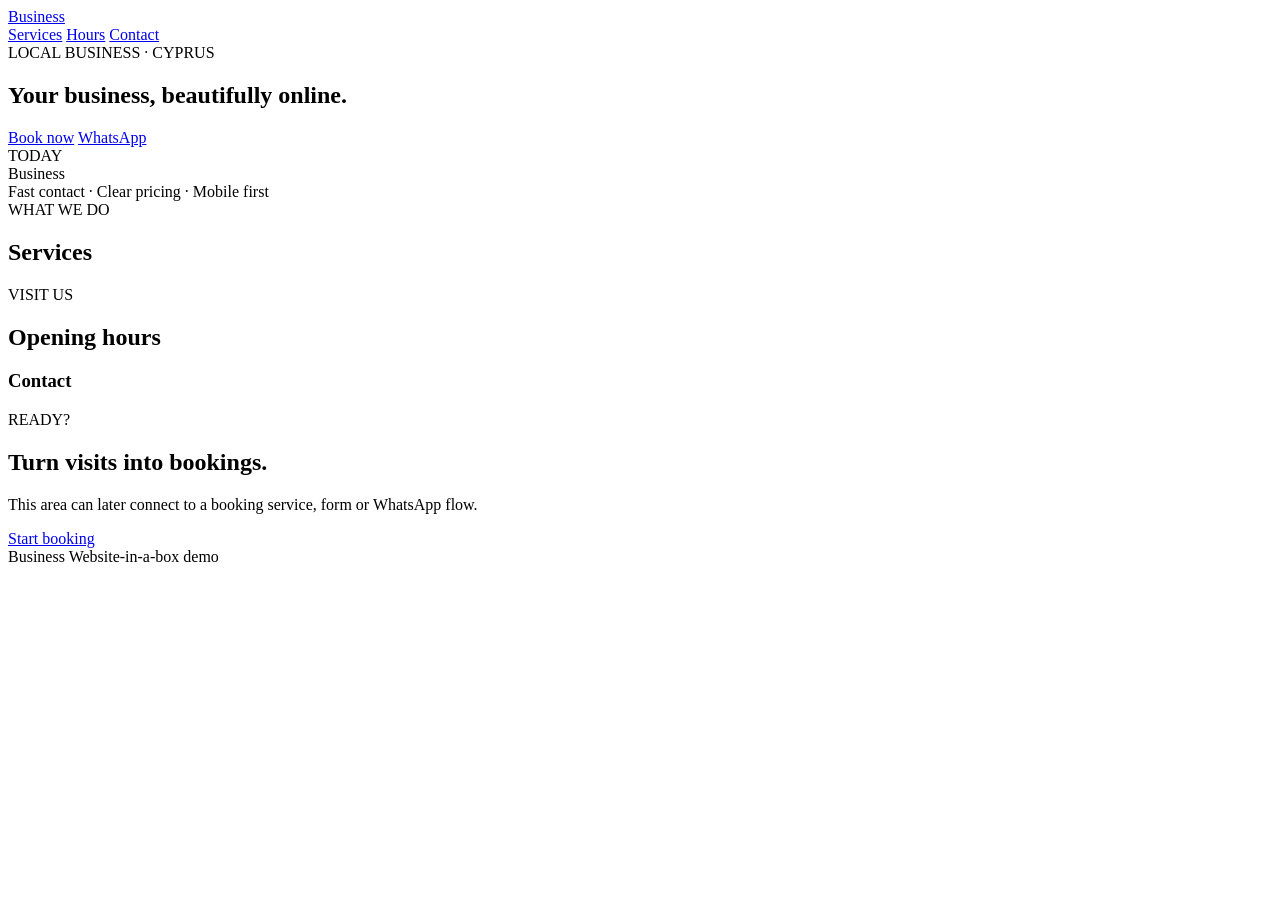
==== website-box-template/index.html @ e90cb830 "Add reusable website template markup" ====
<!doctype html>
<html lang="en">
<head>
  <meta charset="utf-8" />
  <meta name="viewport" content="width=device-width,initial-scale=1" />
  <meta name="theme-color" content="#111111" />
  <title>Business Website</title>
  <meta name="description" content="Professional local business website" />
  <link rel="stylesheet" href="styles.css" />
</head>
<body>
  <header class="topbar">
    <a class="brand" href="#home" id="brandName">Business</a>
    <nav>
      <a href="#services">Services</a>
      <a href="#hours">Hours</a>
      <a href="#contact">Contact</a>
    </nav>
  </header>

  <main>
    <section class="hero" id="home">
      <div class="hero-copy">
        <span class="eyebrow">LOCAL BUSINESS · CYPRUS</span>
        <h1 id="heroTitle">Your business, beautifully online.</h1>
        <p id="heroDescription"></p>
        <div class="actions">
          <a class="button primary" id="bookButton" href="#booking">Book now</a>
          <a class="button secondary" id="whatsappButton" href="#">WhatsApp</a>
        </div>
      </div>
      <div class="hero-card">
        <div class="hero-card-label">TODAY</div>
        <div class="hero-card-title" id="cardBusinessName">Business</div>
        <div class="hero-card-text">Fast contact · Clear pricing · Mobile first</div>
      </div>
    </section>

    <section class="section" id="services">
      <div class="section-heading">
        <span>WHAT WE DO</span>
        <h2>Services</h2>
      </div>
      <div class="service-grid" id="serviceGrid"></div>
    </section>

    <section class="split section" id="hours">
      <div>
        <div class="section-heading">
          <span>VISIT US</span>
          <h2>Opening hours</h2>
        </div>
        <div id="hoursList" class="hours-list"></div>
      </div>
      <div class="contact-card" id="contact">
        <h3>Contact</h3>
        <a id="phoneLink" href="#"></a>
        <a id="emailLink" href="#"></a>
        <a id="mapLink" href="#" target="_blank" rel="noopener"></a>
      </div>
    </section>

    <section class="booking" id="booking">
      <span>READY?</span>
      <h2>Turn visits into bookings.</h2>
      <p>This area can later connect to a booking service, form or WhatsApp flow.</p>
      <a class="button primary" id="bookingCta" href="#">Start booking</a>
    </section>
  </main>

  <footer>
    <span id="footerBusinessName">Business</span>
    <span>Website-in-a-box demo</span>
  </footer>

  <script src="config.js"></script>
  <script src="script.js"></script>
</body>
</html>
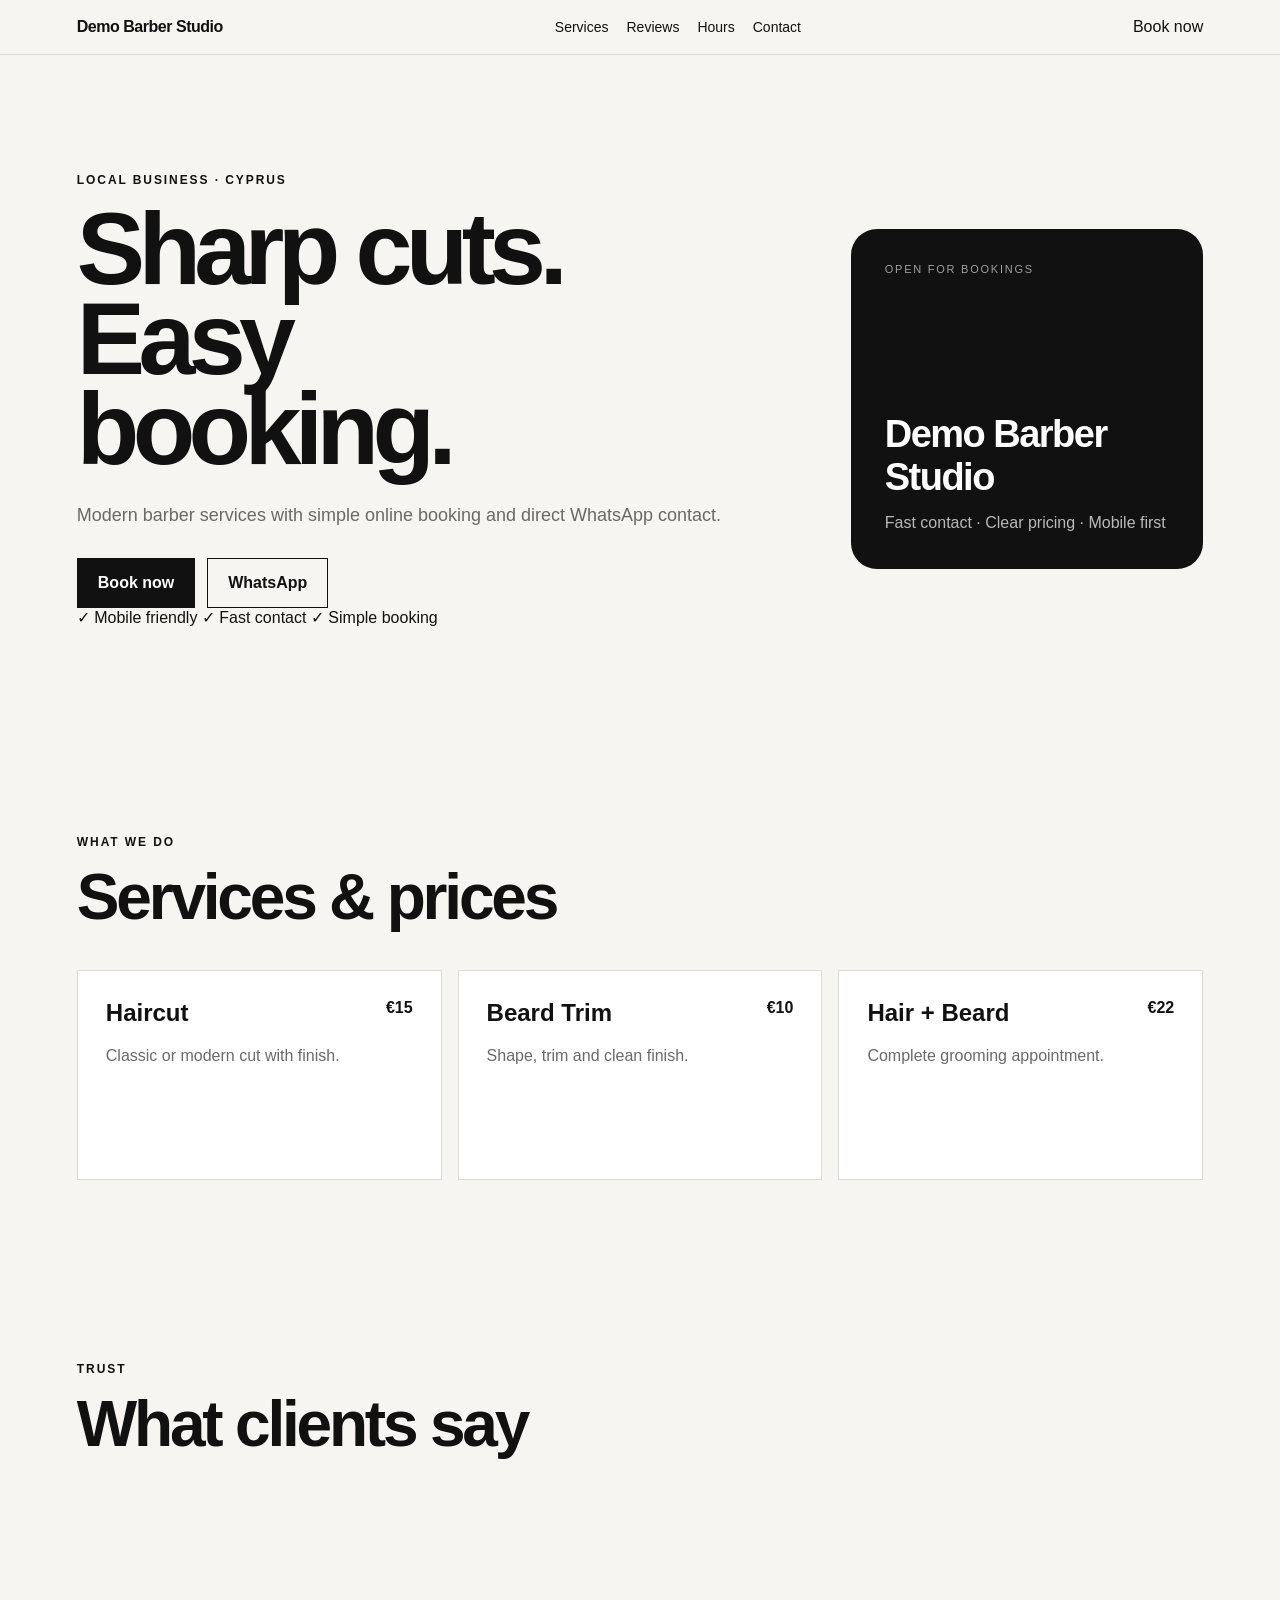
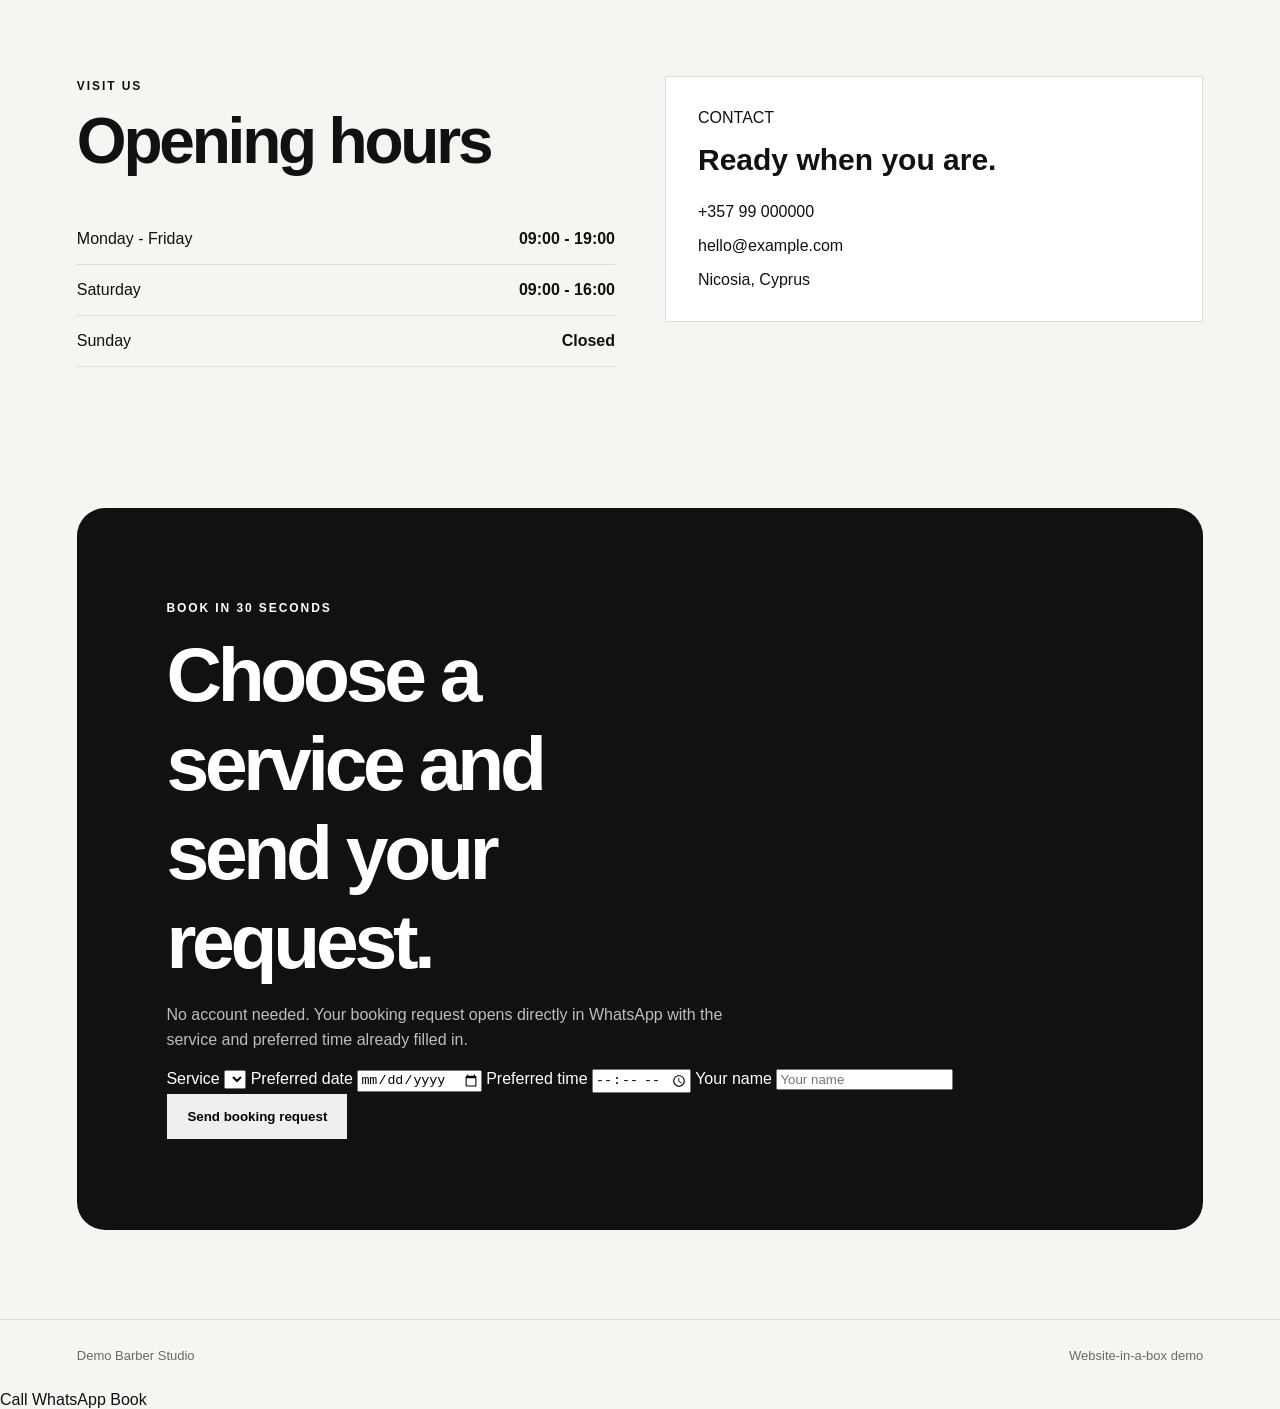
==== commit 97edcfcc: "Upgrade Website-in-a-box layout and booking flow" ====
--- a/website-box-template/index.html
+++ b/website-box-template/index.html
@@ -13,9 +13,11 @@
     <a class="brand" href="#home" id="brandName">Business</a>
     <nav>
       <a href="#services">Services</a>
+      <a href="#reviews">Reviews</a>
       <a href="#hours">Hours</a>
       <a href="#contact">Contact</a>
     </nav>
+    <a class="mini-cta" href="#booking">Book now</a>
   </header>
 
   <main>
@@ -28,20 +30,33 @@
           <a class="button primary" id="bookButton" href="#booking">Book now</a>
           <a class="button secondary" id="whatsappButton" href="#">WhatsApp</a>
         </div>
+        <div class="trust-row">
+          <span>✓ Mobile friendly</span>
+          <span>✓ Fast contact</span>
+          <span>✓ Simple booking</span>
+        </div>
       </div>
       <div class="hero-card">
-        <div class="hero-card-label">TODAY</div>
+        <div class="hero-card-label">OPEN FOR BOOKINGS</div>
         <div class="hero-card-title" id="cardBusinessName">Business</div>
-        <div class="hero-card-text">Fast contact · Clear pricing · Mobile first</div>
+        <div class="hero-card-text" id="cardTagline">Fast contact · Clear pricing · Mobile first</div>
       </div>
     </section>
 
     <section class="section" id="services">
       <div class="section-heading">
         <span>WHAT WE DO</span>
-        <h2>Services</h2>
+        <h2>Services & prices</h2>
       </div>
       <div class="service-grid" id="serviceGrid"></div>
+    </section>
+
+    <section class="section reviews" id="reviews">
+      <div class="section-heading">
+        <span>TRUST</span>
+        <h2>What clients say</h2>
+      </div>
+      <div class="review-grid" id="reviewGrid"></div>
     </section>
 
     <section class="split section" id="hours">
@@ -53,7 +68,8 @@
         <div id="hoursList" class="hours-list"></div>
       </div>
       <div class="contact-card" id="contact">
-        <h3>Contact</h3>
+        <span class="contact-kicker">CONTACT</span>
+        <h3>Ready when you are.</h3>
         <a id="phoneLink" href="#"></a>
         <a id="emailLink" href="#"></a>
         <a id="mapLink" href="#" target="_blank" rel="noopener"></a>
@@ -61,10 +77,28 @@
     </section>
 
     <section class="booking" id="booking">
-      <span>READY?</span>
-      <h2>Turn visits into bookings.</h2>
-      <p>This area can later connect to a booking service, form or WhatsApp flow.</p>
-      <a class="button primary" id="bookingCta" href="#">Start booking</a>
+      <span>BOOK IN 30 SECONDS</span>
+      <h2>Choose a service and send your request.</h2>
+      <p>No account needed. Your booking request opens directly in WhatsApp with the service and preferred time already filled in.</p>
+      <form id="bookingForm" class="booking-form">
+        <label>
+          Service
+          <select id="bookingService" required></select>
+        </label>
+        <label>
+          Preferred date
+          <input id="bookingDate" type="date" required />
+        </label>
+        <label>
+          Preferred time
+          <input id="bookingTime" type="time" required />
+        </label>
+        <label>
+          Your name
+          <input id="bookingName" type="text" placeholder="Your name" required />
+        </label>
+        <button class="button light" type="submit">Send booking request</button>
+      </form>
     </section>
   </main>
 
@@ -73,6 +107,12 @@
     <span>Website-in-a-box demo</span>
   </footer>
 
+  <div class="mobile-bar">
+    <a id="mobileCall" href="#">Call</a>
+    <a id="mobileWhatsApp" href="#">WhatsApp</a>
+    <a href="#booking">Book</a>
+  </div>
+
   <script src="config.js"></script>
   <script src="script.js"></script>
 </body>
--- a/website-box-template/styles.css
+++ b/website-box-template/styles.css
@@ -0,0 +1 @@
+:root{--bg:#f6f5f1;--ink:#111;--muted:#696969;--card:#fff;--line:#dedbd3;--accent:#111}*{box-sizing:border-box}html{scroll-behavior:smooth}body{margin:0;font-family:Arial,Helvetica,sans-serif;background:var(--bg);color:var(--ink)}a{color:inherit;text-decoration:none}.topbar{position:sticky;top:0;z-index:20;display:flex;justify-content:space-between;align-items:center;padding:18px 6vw;background:rgba(246,245,241,.92);backdrop-filter:blur(10px);border-bottom:1px solid var(--line)}.brand{font-weight:800;letter-spacing:-.03em}.topbar nav{display:flex;gap:18px;font-size:14px}.hero{min-height:76vh;display:grid;grid-template-columns:1.35fr .65fr;gap:42px;align-items:center;padding:9vw 6vw}.eyebrow,.section-heading span,.booking>span{font-size:12px;letter-spacing:.16em;font-weight:800}.hero h1{font-size:clamp(48px,8vw,108px);line-height:.88;letter-spacing:-.065em;margin:16px 0 26px;max-width:9ch}.hero p{font-size:18px;line-height:1.65;color:var(--muted);max-width:650px}.actions{display:flex;gap:12px;flex-wrap:wrap;margin-top:28px}.button{display:inline-flex;align-items:center;justify-content:center;padding:15px 20px;border:1px solid var(--ink);font-weight:700}.button.primary{background:var(--ink);color:#fff}.button.secondary{background:transparent}.hero-card{background:var(--ink);color:#fff;border-radius:26px;padding:34px;min-height:340px;display:flex;flex-direction:column;justify-content:flex-end}.hero-card-label{font-size:11px;letter-spacing:.16em;opacity:.6;margin-bottom:auto}.hero-card-title{font-size:38px;font-weight:800;letter-spacing:-.04em}.hero-card-text{opacity:.7;margin-top:12px;line-height:1.5}.section{padding:7vw 6vw}.section-heading h2{font-size:clamp(38px,5vw,70px);letter-spacing:-.05em;margin:10px 0 36px}.service-grid{display:grid;grid-template-columns:repeat(3,1fr);gap:16px}.service{background:var(--card);border:1px solid var(--line);padding:28px;min-height:210px}.service-top{display:flex;justify-content:space-between;gap:20px}.service h3{font-size:24px;margin:0}.price{font-weight:800}.service p{color:var(--muted);line-height:1.6}.split{display:grid;grid-template-columns:1fr 1fr;gap:50px}.hours-row{display:flex;justify-content:space-between;padding:16px 0;border-bottom:1px solid var(--line)}.contact-card{background:var(--card);border:1px solid var(--line);padding:32px;display:flex;flex-direction:column;gap:16px;align-self:start}.contact-card h3{font-size:30px;margin:0 0 10px}.booking{margin:4vw 6vw 7vw;background:var(--ink);color:#fff;padding:7vw;border-radius:28px}.booking h2{font-size:clamp(42px,6vw,82px);letter-spacing:-.055em;max-width:9ch;margin:14px 0}.booking p{color:#bdbdbd;max-width:600px;line-height:1.6}.booking .primary{background:#fff;color:#111;border-color:#fff;margin-top:15px}footer{display:flex;justify-content:space-between;gap:20px;padding:28px 6vw;border-top:1px solid var(--line);font-size:13px;color:var(--muted)}@media(max-width:800px){.topbar nav{display:none}.hero{grid-template-columns:1fr;padding-top:20vw}.hero-card{min-height:260px}.service-grid,.split{grid-template-columns:1fr}.service{min-height:auto}.section{padding-top:18vw}.booking{padding:12vw 8vw;margin-bottom:10vw}footer{flex-direction:column}.hero h1{font-size:58px}}
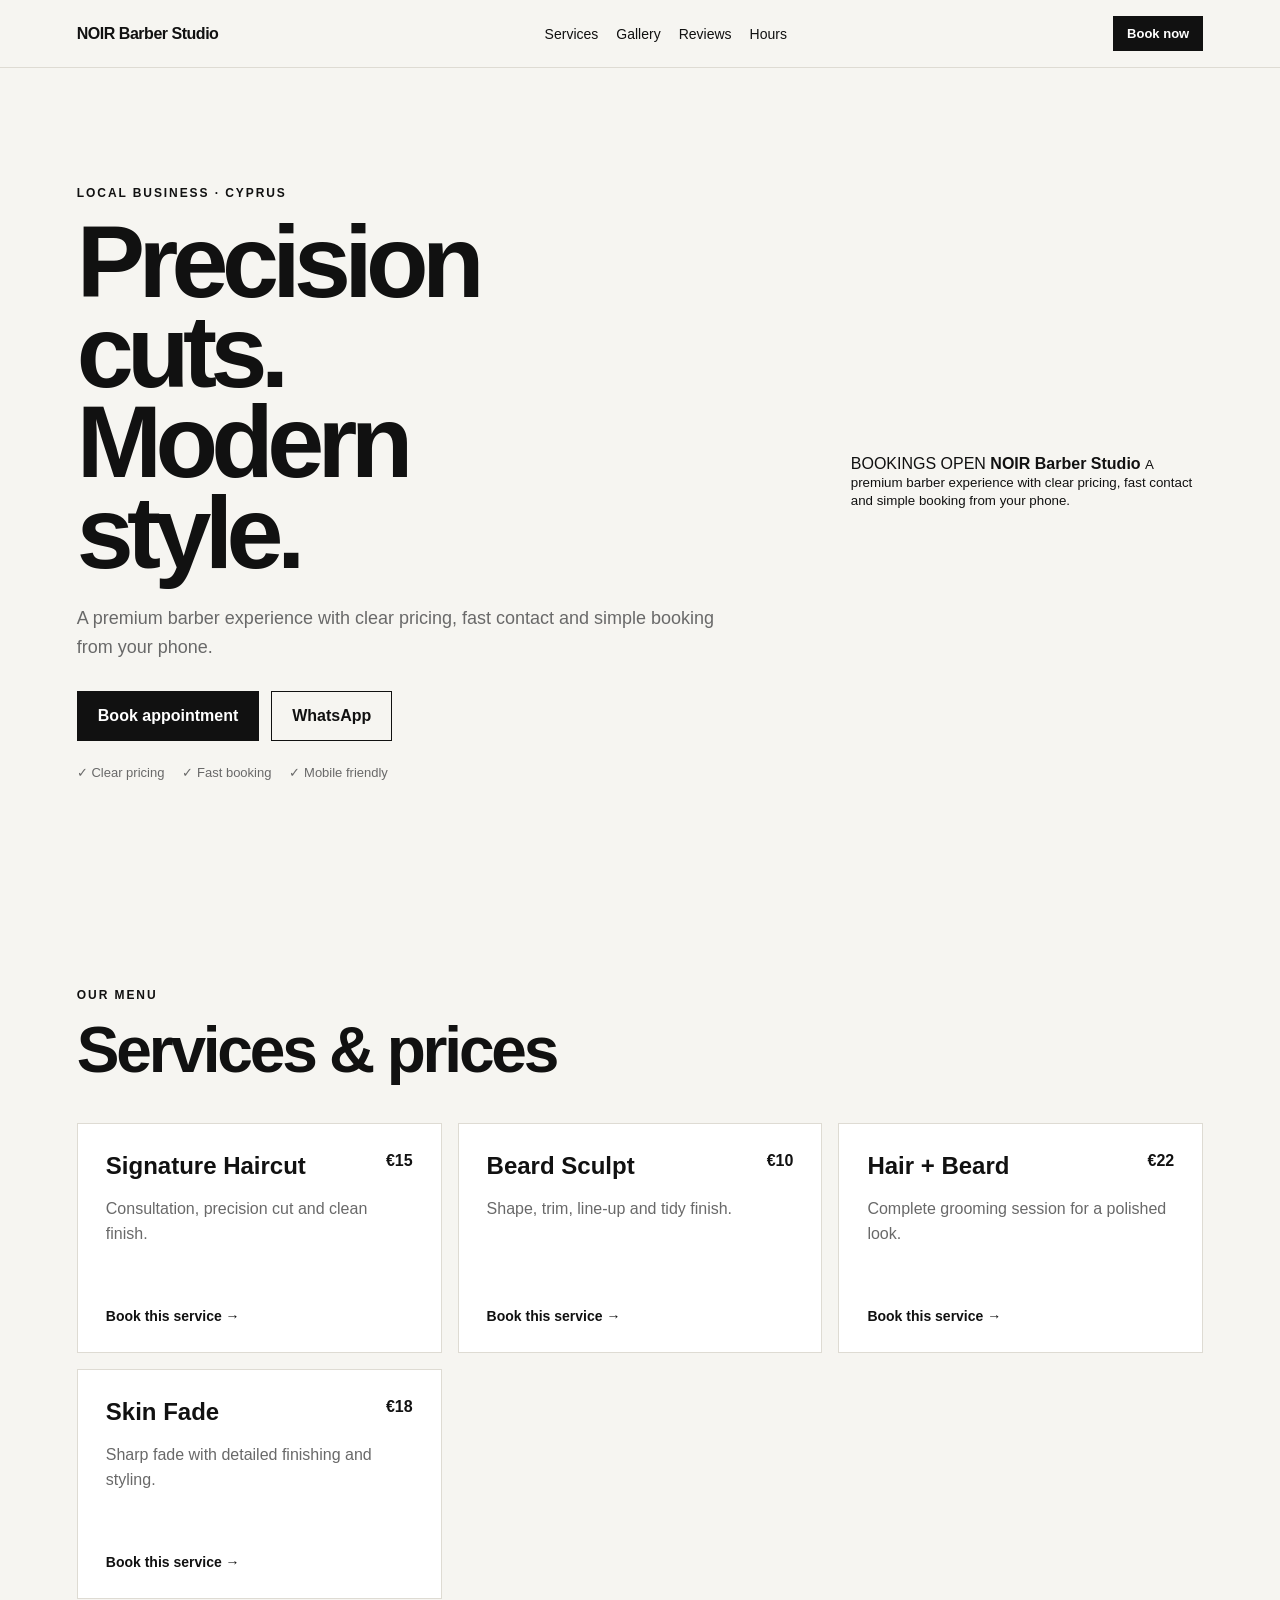
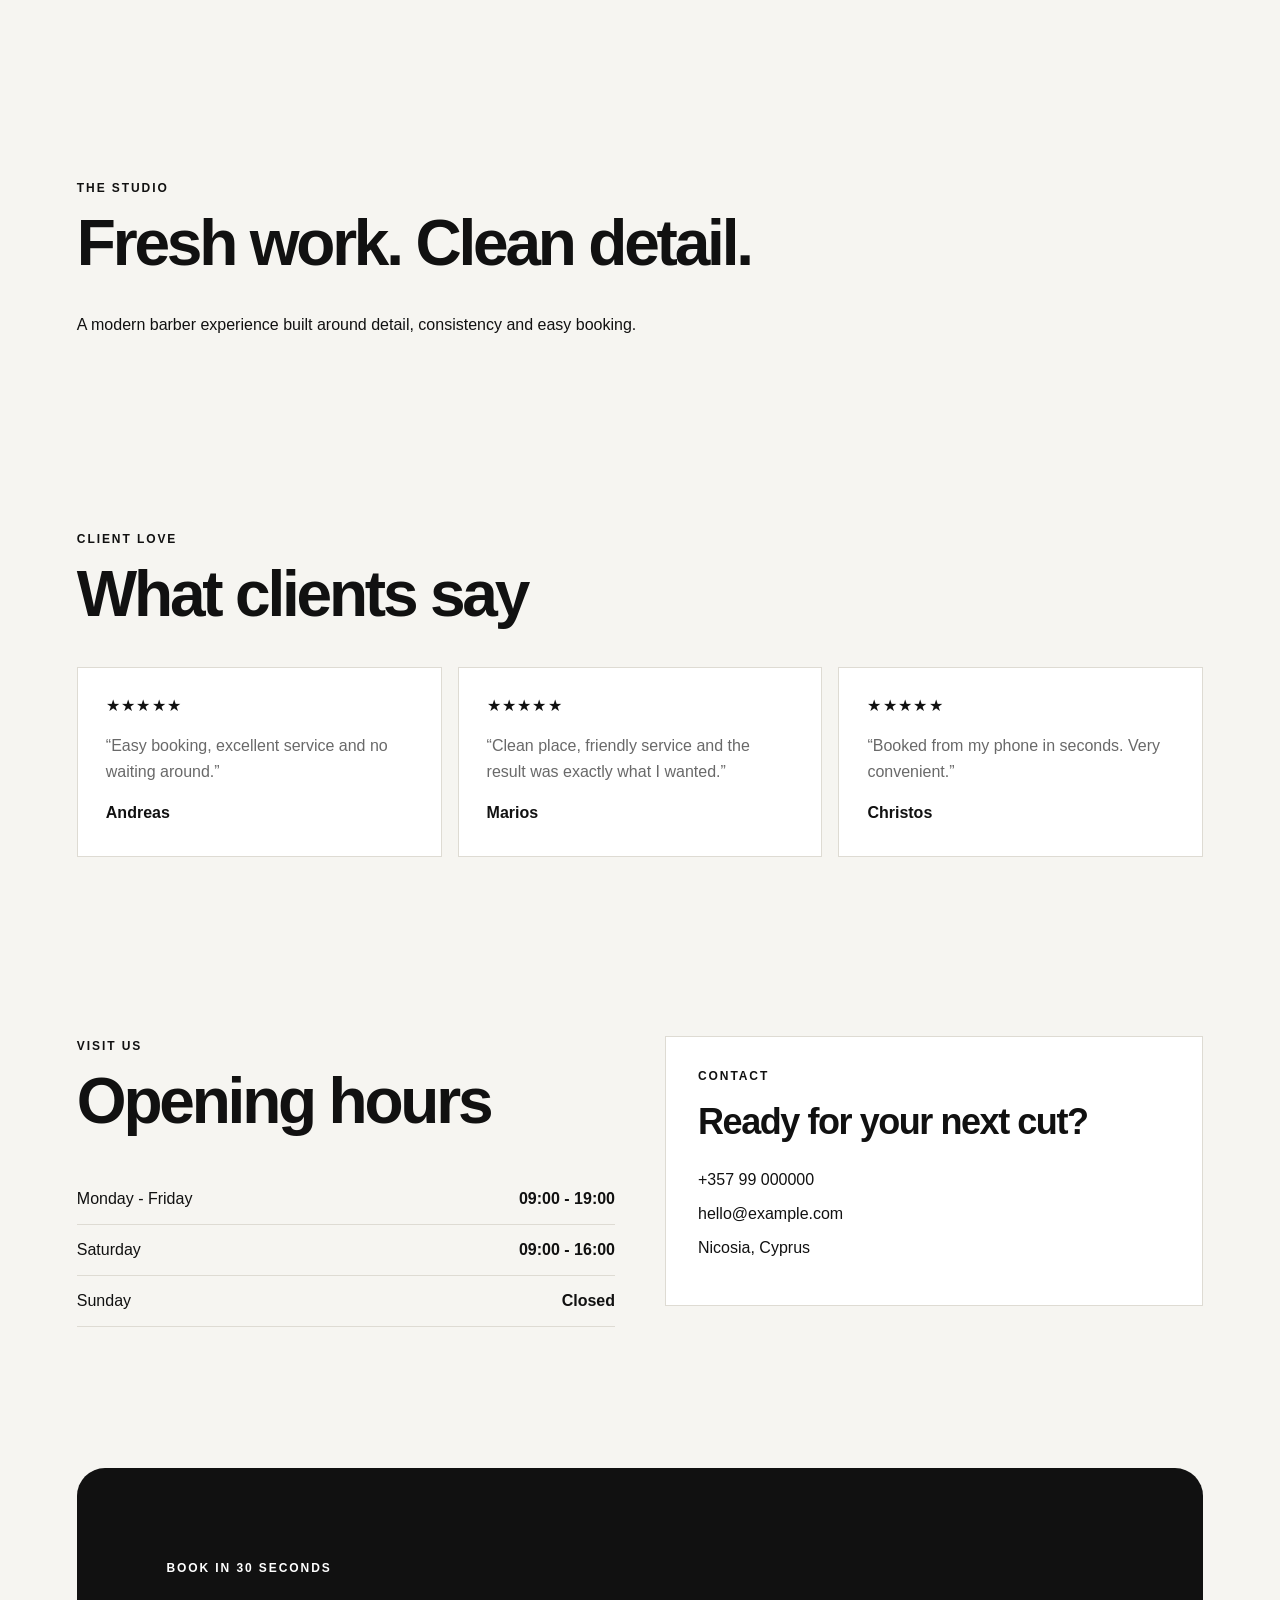
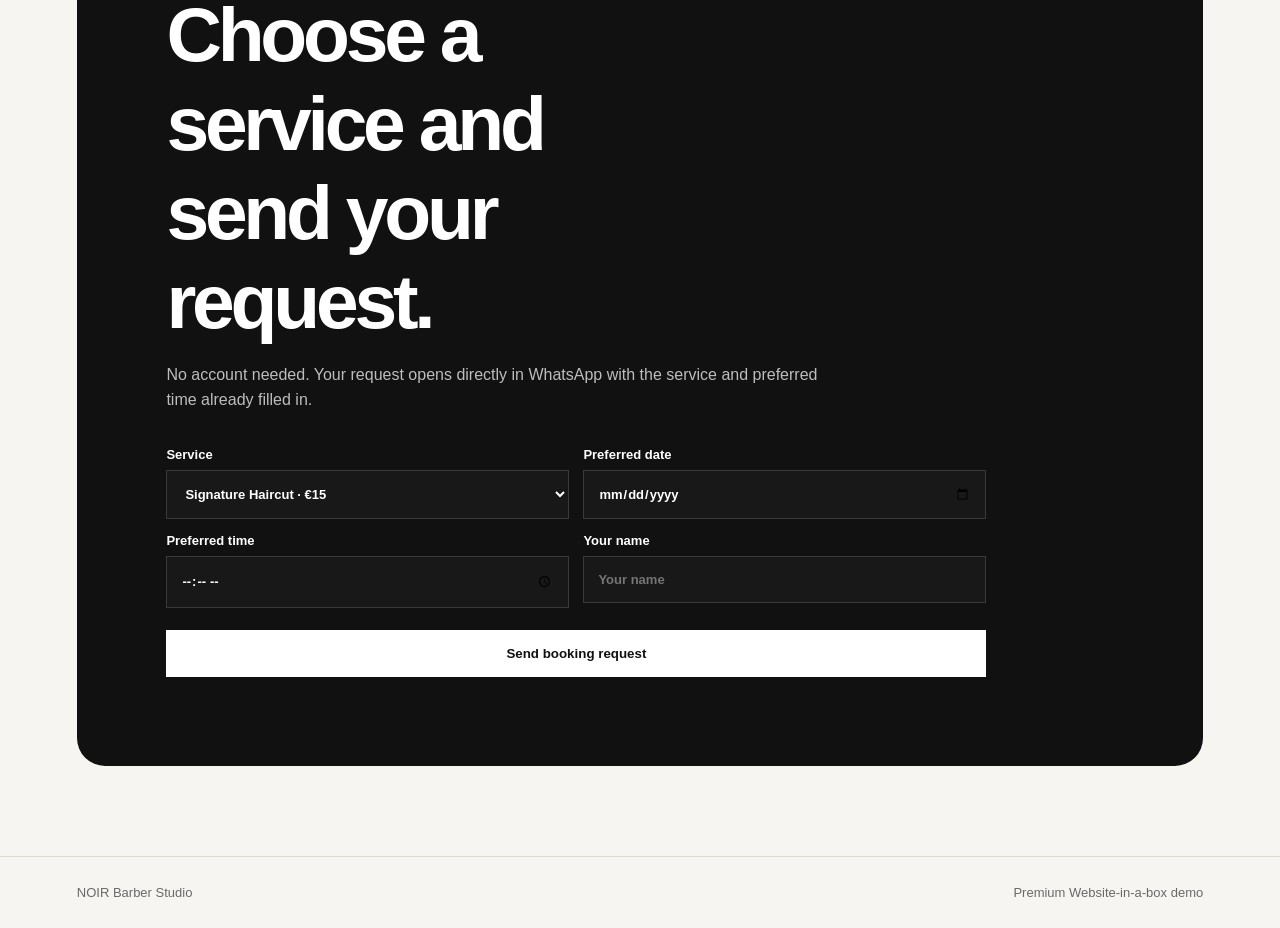
==== commit 7f604c37: "Add premium barber gallery and brand sections" ====
--- a/website-box-template/index.html
+++ b/website-box-template/index.html
@@ -13,9 +13,9 @@
     <a class="brand" href="#home" id="brandName">Business</a>
     <nav>
       <a href="#services">Services</a>
+      <a href="#gallery">Gallery</a>
       <a href="#reviews">Reviews</a>
       <a href="#hours">Hours</a>
-      <a href="#contact">Contact</a>
     </nav>
     <a class="mini-cta" href="#booking">Book now</a>
   </header>
@@ -23,37 +23,53 @@
   <main>
     <section class="hero" id="home">
       <div class="hero-copy">
-        <span class="eyebrow">LOCAL BUSINESS · CYPRUS</span>
+        <span class="eyebrow" id="heroBadge">LOCAL BUSINESS · CYPRUS</span>
         <h1 id="heroTitle">Your business, beautifully online.</h1>
         <p id="heroDescription"></p>
         <div class="actions">
-          <a class="button primary" id="bookButton" href="#booking">Book now</a>
+          <a class="button primary" id="bookButton" href="#booking">Book appointment</a>
           <a class="button secondary" id="whatsappButton" href="#">WhatsApp</a>
         </div>
         <div class="trust-row">
+          <span>✓ Clear pricing</span>
+          <span>✓ Fast booking</span>
           <span>✓ Mobile friendly</span>
-          <span>✓ Fast contact</span>
-          <span>✓ Simple booking</span>
         </div>
       </div>
-      <div class="hero-card">
-        <div class="hero-card-label">OPEN FOR BOOKINGS</div>
-        <div class="hero-card-title" id="cardBusinessName">Business</div>
-        <div class="hero-card-text" id="cardTagline">Fast contact · Clear pricing · Mobile first</div>
+      <div class="hero-visual">
+        <div class="hero-photo" id="heroPhoto"></div>
+        <div class="hero-float-card">
+          <span>BOOKINGS OPEN</span>
+          <strong id="cardBusinessName">Business</strong>
+          <small id="cardTagline"></small>
+        </div>
       </div>
     </section>
 
+    <section class="stats-strip" id="statsStrip"></section>
+
     <section class="section" id="services">
       <div class="section-heading">
-        <span>WHAT WE DO</span>
+        <span>OUR MENU</span>
         <h2>Services & prices</h2>
       </div>
       <div class="service-grid" id="serviceGrid"></div>
     </section>
 
+    <section class="section gallery-section" id="gallery">
+      <div class="section-heading gallery-heading">
+        <div>
+          <span>THE STUDIO</span>
+          <h2>Fresh work. Clean detail.</h2>
+        </div>
+        <p id="galleryNote">A modern barber experience built around detail, consistency and easy booking.</p>
+      </div>
+      <div class="gallery-grid" id="galleryGrid"></div>
+    </section>
+
     <section class="section reviews" id="reviews">
       <div class="section-heading">
-        <span>TRUST</span>
+        <span>CLIENT LOVE</span>
         <h2>What clients say</h2>
       </div>
       <div class="review-grid" id="reviewGrid"></div>
@@ -69,17 +85,18 @@
       </div>
       <div class="contact-card" id="contact">
         <span class="contact-kicker">CONTACT</span>
-        <h3>Ready when you are.</h3>
+        <h3>Ready for your next cut?</h3>
         <a id="phoneLink" href="#"></a>
         <a id="emailLink" href="#"></a>
         <a id="mapLink" href="#" target="_blank" rel="noopener"></a>
+        <div class="contact-note" id="contactNote"></div>
       </div>
     </section>
 
     <section class="booking" id="booking">
       <span>BOOK IN 30 SECONDS</span>
       <h2>Choose a service and send your request.</h2>
-      <p>No account needed. Your booking request opens directly in WhatsApp with the service and preferred time already filled in.</p>
+      <p>No account needed. Your request opens directly in WhatsApp with the service and preferred time already filled in.</p>
       <form id="bookingForm" class="booking-form">
         <label>
           Service
@@ -104,7 +121,7 @@
 
   <footer>
     <span id="footerBusinessName">Business</span>
-    <span>Website-in-a-box demo</span>
+    <span>Premium Website-in-a-box demo</span>
   </footer>
 
   <div class="mobile-bar">
--- a/website-box-template/styles.css
+++ b/website-box-template/styles.css
@@ -1 +1 @@
-:root{--bg:#f6f5f1;--ink:#111;--muted:#696969;--card:#fff;--line:#dedbd3;--accent:#111}*{box-sizing:border-box}html{scroll-behavior:smooth}body{margin:0;font-family:Arial,Helvetica,sans-serif;background:var(--bg);color:var(--ink)}a{color:inherit;text-decoration:none}.topbar{position:sticky;top:0;z-index:20;display:flex;justify-content:space-between;align-items:center;padding:18px 6vw;background:rgba(246,245,241,.92);backdrop-filter:blur(10px);border-bottom:1px solid var(--line)}.brand{font-weight:800;letter-spacing:-.03em}.topbar nav{display:flex;gap:18px;font-size:14px}.hero{min-height:76vh;display:grid;grid-template-columns:1.35fr .65fr;gap:42px;align-items:center;padding:9vw 6vw}.eyebrow,.section-heading span,.booking>span{font-size:12px;letter-spacing:.16em;font-weight:800}.hero h1{font-size:clamp(48px,8vw,108px);line-height:.88;letter-spacing:-.065em;margin:16px 0 26px;max-width:9ch}.hero p{font-size:18px;line-height:1.65;color:var(--muted);max-width:650px}.actions{display:flex;gap:12px;flex-wrap:wrap;margin-top:28px}.button{display:inline-flex;align-items:center;justify-content:center;padding:15px 20px;border:1px solid var(--ink);font-weight:700}.button.primary{background:var(--ink);color:#fff}.button.secondary{background:transparent}.hero-card{background:var(--ink);color:#fff;border-radius:26px;padding:34px;min-height:340px;display:flex;flex-direction:column;justify-content:flex-end}.hero-card-label{font-size:11px;letter-spacing:.16em;opacity:.6;margin-bottom:auto}.hero-card-title{font-size:38px;font-weight:800;letter-spacing:-.04em}.hero-card-text{opacity:.7;margin-top:12px;line-height:1.5}.section{padding:7vw 6vw}.section-heading h2{font-size:clamp(38px,5vw,70px);letter-spacing:-.05em;margin:10px 0 36px}.service-grid{display:grid;grid-template-columns:repeat(3,1fr);gap:16px}.service{background:var(--card);border:1px solid var(--line);padding:28px;min-height:210px}.service-top{display:flex;justify-content:space-between;gap:20px}.service h3{font-size:24px;margin:0}.price{font-weight:800}.service p{color:var(--muted);line-height:1.6}.split{display:grid;grid-template-columns:1fr 1fr;gap:50px}.hours-row{display:flex;justify-content:space-between;padding:16px 0;border-bottom:1px solid var(--line)}.contact-card{background:var(--card);border:1px solid var(--line);padding:32px;display:flex;flex-direction:column;gap:16px;align-self:start}.contact-card h3{font-size:30px;margin:0 0 10px}.booking{margin:4vw 6vw 7vw;background:var(--ink);color:#fff;padding:7vw;border-radius:28px}.booking h2{font-size:clamp(42px,6vw,82px);letter-spacing:-.055em;max-width:9ch;margin:14px 0}.booking p{color:#bdbdbd;max-width:600px;line-height:1.6}.booking .primary{background:#fff;color:#111;border-color:#fff;margin-top:15px}footer{display:flex;justify-content:space-between;gap:20px;padding:28px 6vw;border-top:1px solid var(--line);font-size:13px;color:var(--muted)}@media(max-width:800px){.topbar nav{display:none}.hero{grid-template-columns:1fr;padding-top:20vw}.hero-card{min-height:260px}.service-grid,.split{grid-template-columns:1fr}.service{min-height:auto}.section{padding-top:18vw}.booking{padding:12vw 8vw;margin-bottom:10vw}footer{flex-direction:column}.hero h1{font-size:58px}}
+:root{--bg:#f6f5f1;--ink:#111;--muted:#696969;--card:#fff;--line:#dedbd3;--accent:#111}*{box-sizing:border-box}html{scroll-behavior:smooth}body{margin:0;font-family:Arial,Helvetica,sans-serif;background:var(--bg);color:var(--ink);padding-bottom:0}a{color:inherit;text-decoration:none}.topbar{position:sticky;top:0;z-index:20;display:flex;justify-content:space-between;align-items:center;padding:16px 6vw;background:rgba(246,245,241,.94);backdrop-filter:blur(10px);border-bottom:1px solid var(--line)}.brand{font-weight:800;letter-spacing:-.03em}.topbar nav{display:flex;gap:18px;font-size:14px}.mini-cta{padding:10px 14px;background:var(--ink);color:#fff;font-size:13px;font-weight:800}.hero{min-height:78vh;display:grid;grid-template-columns:1.35fr .65fr;gap:42px;align-items:center;padding:9vw 6vw}.eyebrow,.section-heading span,.booking>span,.contact-kicker{font-size:12px;letter-spacing:.16em;font-weight:800}.hero h1{font-size:clamp(48px,8vw,108px);line-height:.88;letter-spacing:-.065em;margin:16px 0 26px;max-width:9ch}.hero p{font-size:18px;line-height:1.65;color:var(--muted);max-width:650px}.actions{display:flex;gap:12px;flex-wrap:wrap;margin-top:28px}.button{display:inline-flex;align-items:center;justify-content:center;padding:15px 20px;border:1px solid var(--ink);font-weight:700;cursor:pointer}.button.primary{background:var(--ink);color:#fff}.button.secondary{background:transparent}.button.light{background:#fff;color:#111;border-color:#fff}.trust-row{display:flex;gap:18px;flex-wrap:wrap;margin-top:24px;font-size:13px;color:var(--muted)}.hero-card{background:var(--ink);color:#fff;border-radius:26px;padding:34px;min-height:360px;display:flex;flex-direction:column;justify-content:flex-end;box-shadow:0 22px 60px rgba(0,0,0,.12)}.hero-card-label{font-size:11px;letter-spacing:.16em;opacity:.6;margin-bottom:auto}.hero-card-title{font-size:38px;font-weight:800;letter-spacing:-.04em}.hero-card-text{opacity:.7;margin-top:12px;line-height:1.5}.section{padding:7vw 6vw}.section-heading h2{font-size:clamp(38px,5vw,70px);letter-spacing:-.05em;margin:10px 0 36px}.service-grid,.review-grid{display:grid;grid-template-columns:repeat(3,1fr);gap:16px}.service,.review{background:var(--card);border:1px solid var(--line);padding:28px}.service{min-height:230px;display:flex;flex-direction:column}.service-top{display:flex;justify-content:space-between;gap:20px}.service h3{font-size:24px;margin:0}.price{font-weight:800}.service p,.review p{color:var(--muted);line-height:1.6}.service-link{margin-top:auto;font-weight:800;font-size:14px}.review{min-height:190px}.stars{letter-spacing:.08em;margin-bottom:18px}.review strong{display:block;margin-top:20px}.split{display:grid;grid-template-columns:1fr 1fr;gap:50px}.hours-row{display:flex;justify-content:space-between;padding:16px 0;border-bottom:1px solid var(--line)}.contact-card{background:var(--card);border:1px solid var(--line);padding:32px;display:flex;flex-direction:column;gap:16px;align-self:start}.contact-card h3{font-size:36px;letter-spacing:-.04em;margin:2px 0 12px}.booking{margin:4vw 6vw 7vw;background:var(--ink);color:#fff;padding:7vw;border-radius:28px}.booking h2{font-size:clamp(42px,6vw,82px);letter-spacing:-.055em;max-width:11ch;margin:14px 0}.booking p{color:#bdbdbd;max-width:660px;line-height:1.6}.booking-form{display:grid;grid-template-columns:repeat(2,minmax(0,1fr));gap:14px;max-width:820px;margin-top:34px}.booking-form label{display:flex;flex-direction:column;gap:8px;font-size:13px;font-weight:700}.booking-form input,.booking-form select{width:100%;padding:15px 14px;border:1px solid #3a3a3a;background:#181818;color:#fff;font:inherit;border-radius:0}.booking-form .button{grid-column:1/-1;margin-top:8px}.mobile-bar{display:none}footer{display:flex;justify-content:space-between;gap:20px;padding:28px 6vw;border-top:1px solid var(--line);font-size:13px;color:var(--muted)}@media(max-width:800px){body{padding-bottom:66px}.topbar nav,.mini-cta{display:none}.hero{grid-template-columns:1fr;padding:18vw 5vw 12vw;gap:26px}.hero-card{min-height:240px}.service-grid,.review-grid,.split,.booking-form{grid-template-columns:1fr}.service{min-height:auto}.section{padding:16vw 5vw}.booking{padding:12vw 7vw;margin:5vw 5vw 10vw}.booking h2{font-size:44px}.booking-form .button{grid-column:auto}footer{flex-direction:column;padding-bottom:28px}.hero h1{font-size:58px}.trust-row{gap:10px 16px}.mobile-bar{position:fixed;left:0;right:0;bottom:0;z-index:30;display:grid;grid-template-columns:repeat(3,1fr);background:#111;color:#fff;border-top:1px solid #2b2b2b}.mobile-bar a{padding:16px 8px;text-align:center;font-weight:800;font-size:13px;border-right:1px solid #2b2b2b}.mobile-bar a:last-child{border-right:0}}
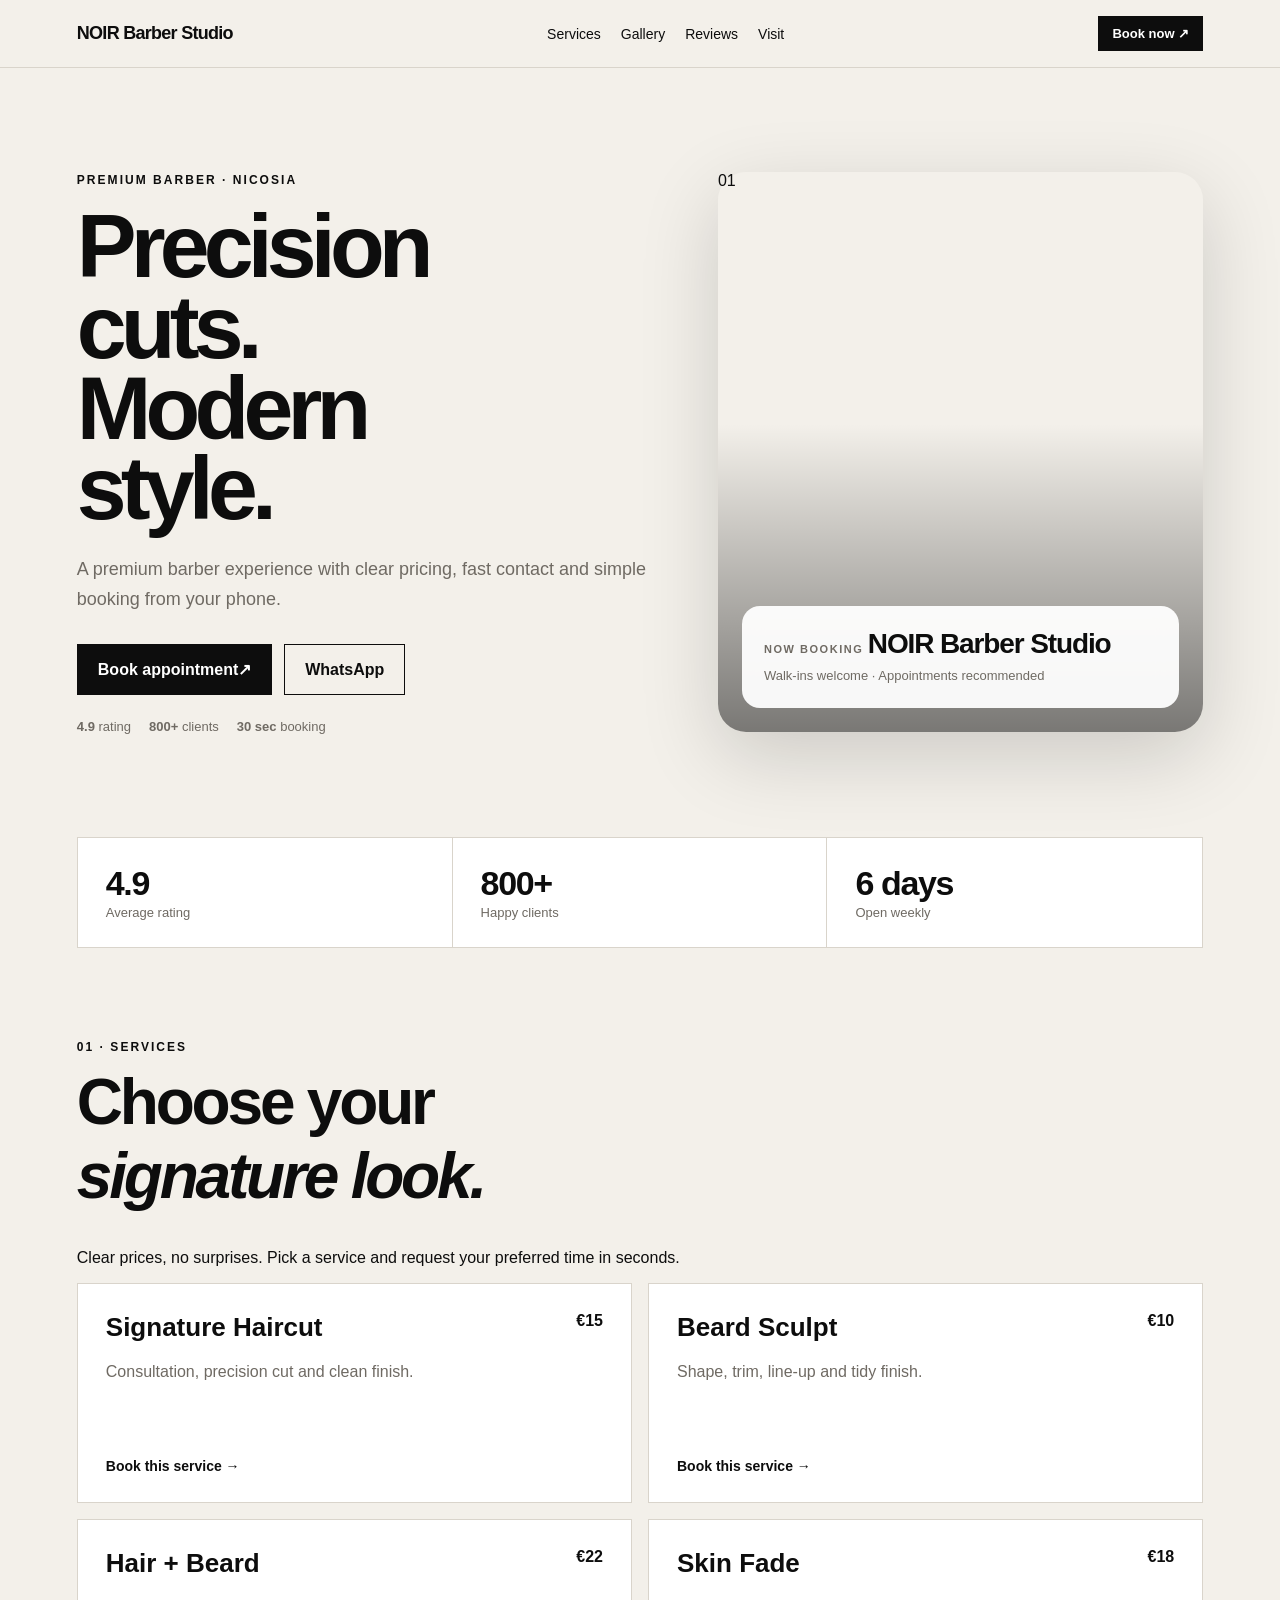
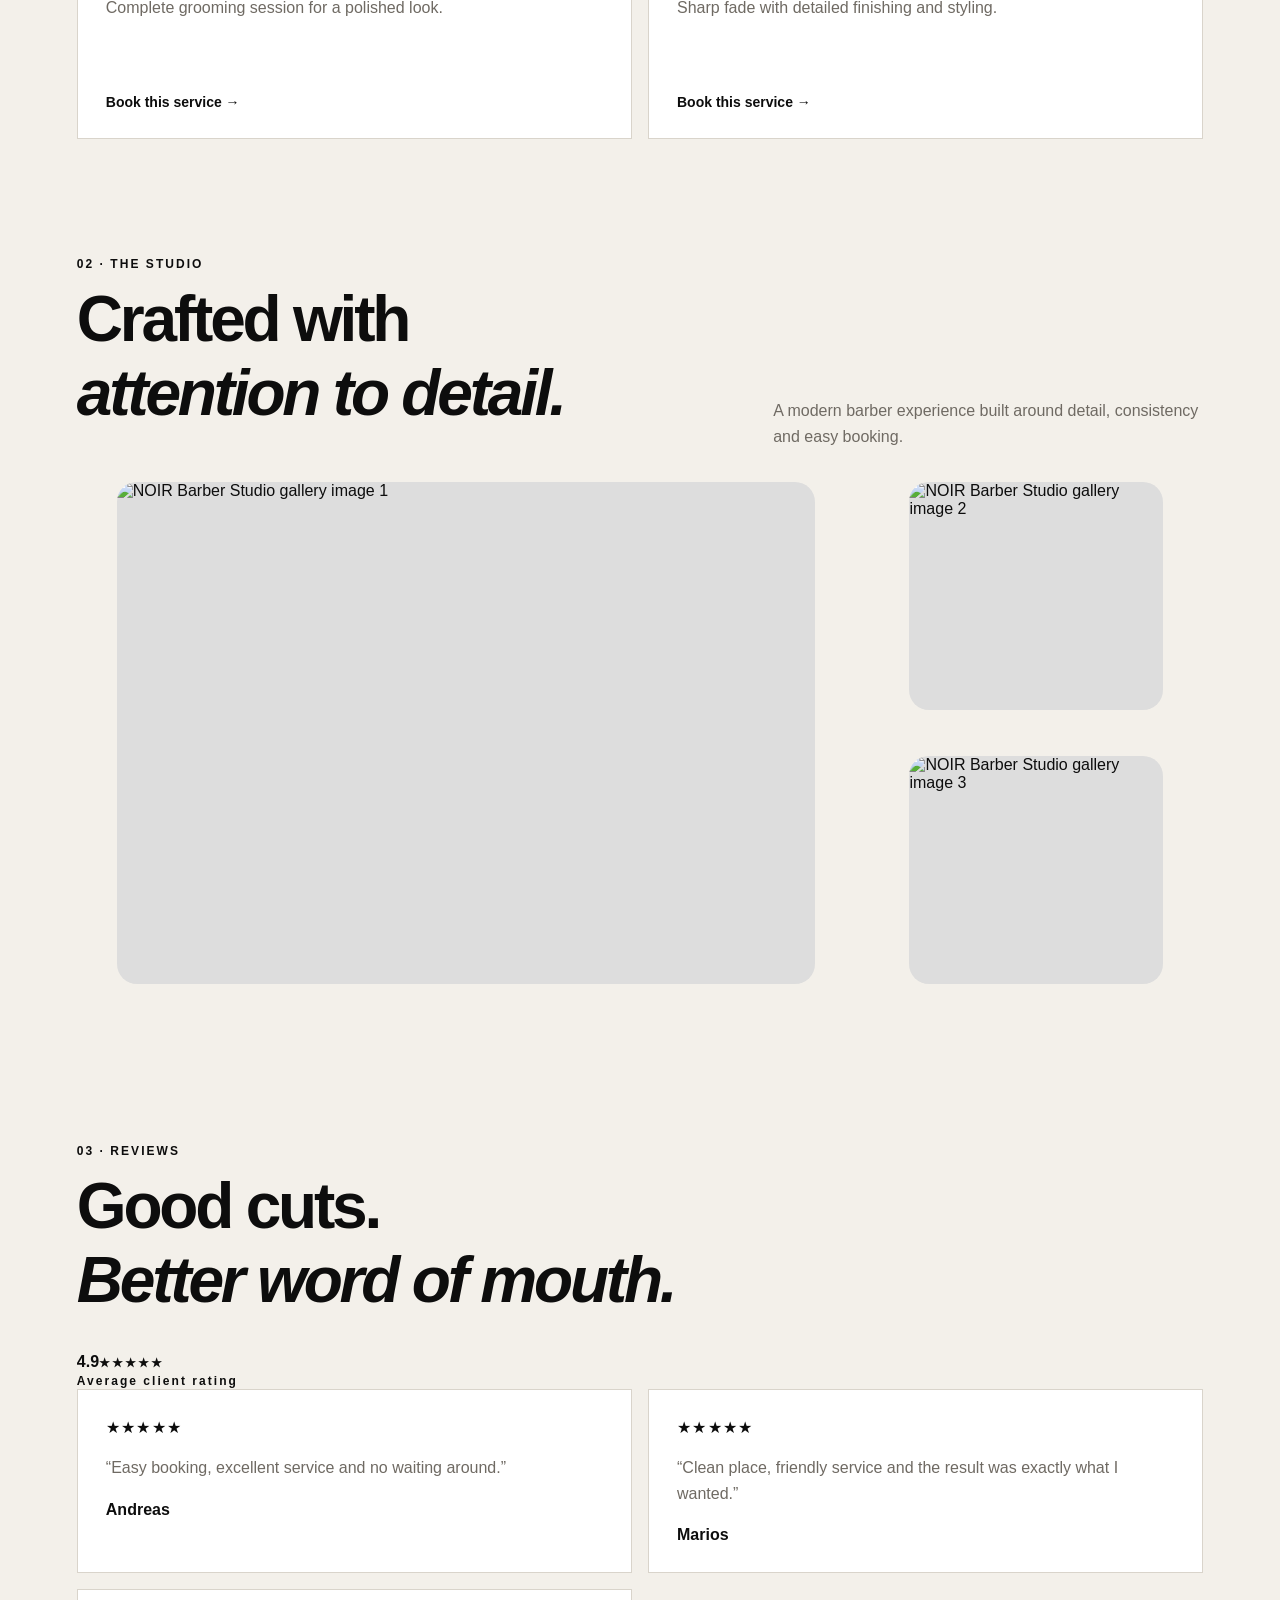
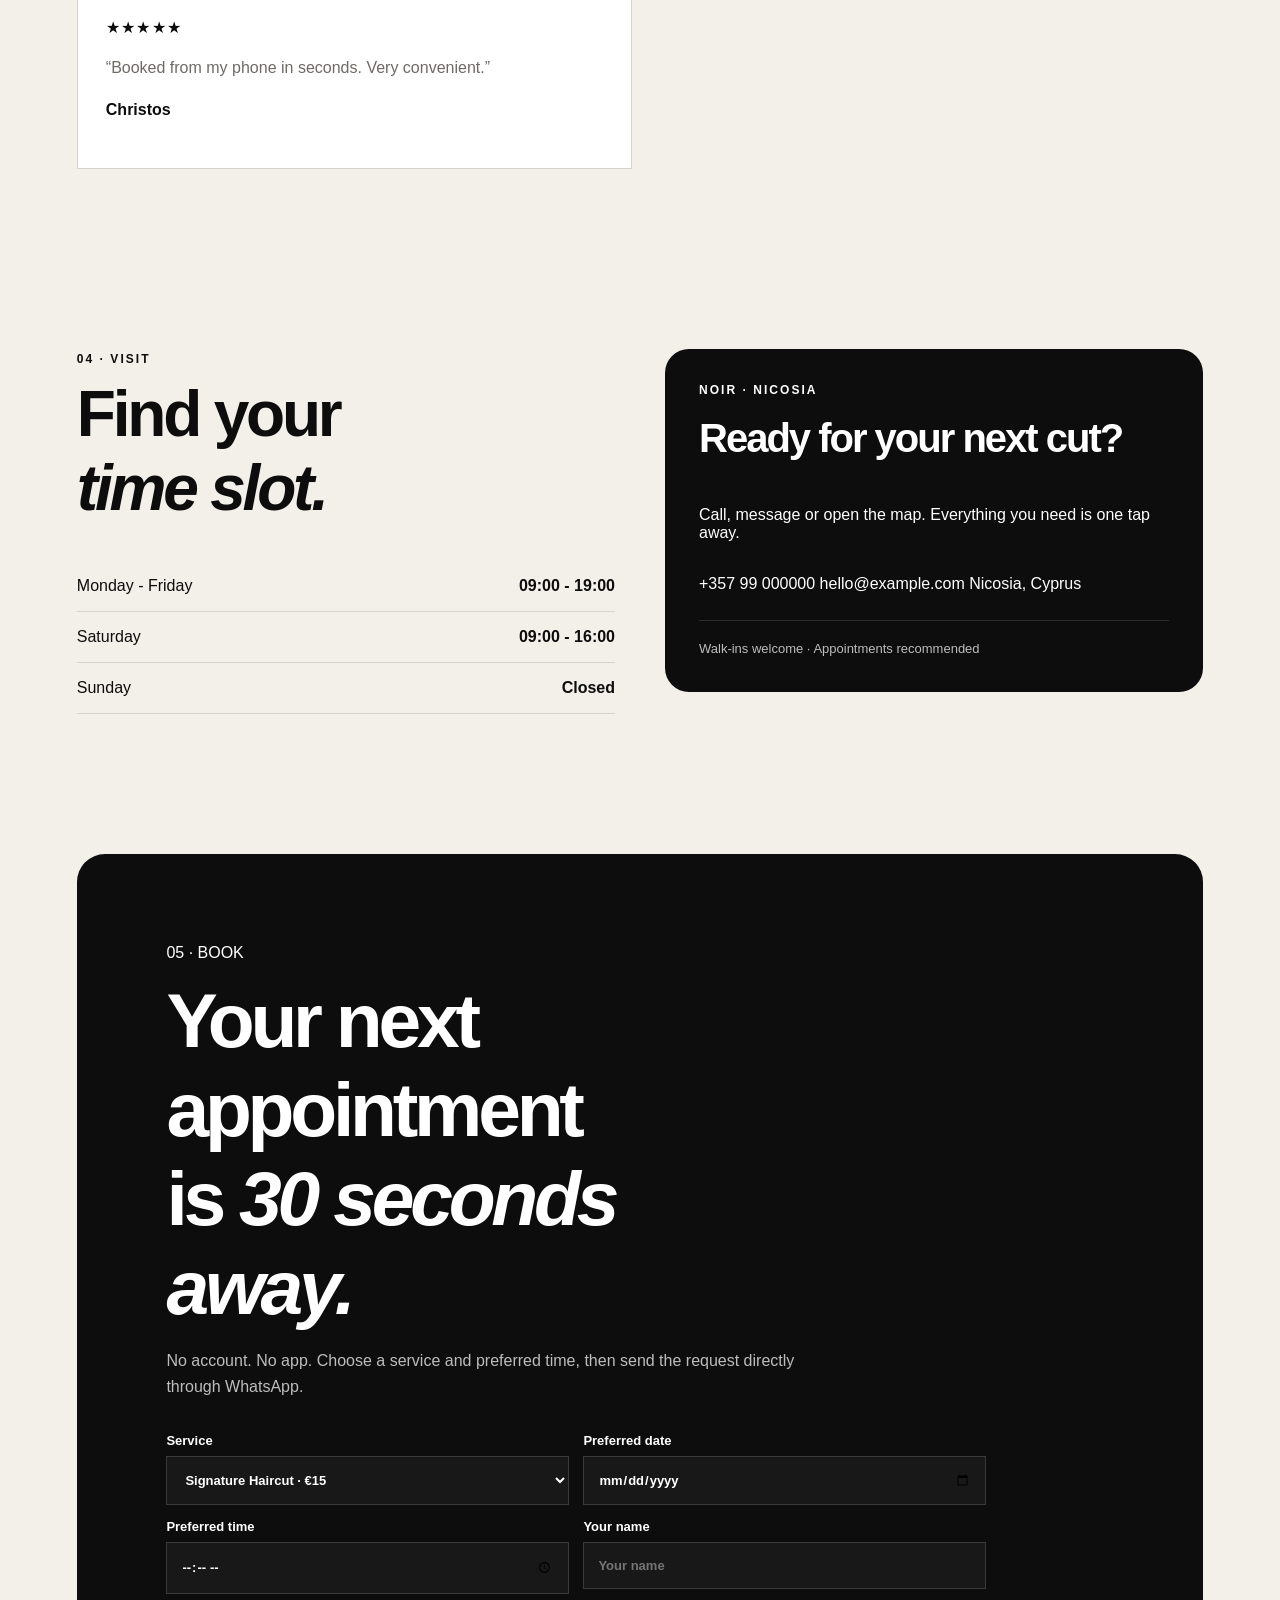
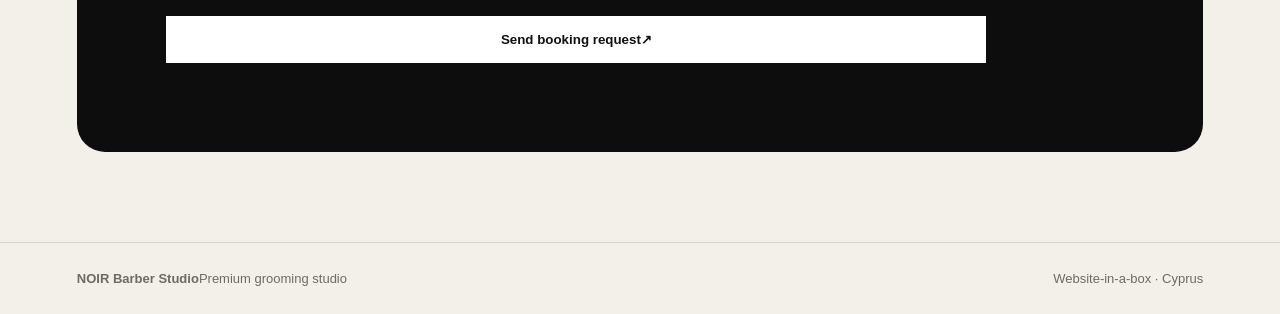
==== commit 020b351c: "Redesign Website-in-a-box layout with modern editorial styling" ====
--- a/website-box-template/index.html
+++ b/website-box-template/index.html
@@ -3,131 +3,152 @@
 <head>
   <meta charset="utf-8" />
   <meta name="viewport" content="width=device-width,initial-scale=1" />
-  <meta name="theme-color" content="#111111" />
+  <meta name="theme-color" content="#0b0b0b" />
   <title>Business Website</title>
-  <meta name="description" content="Professional local business website" />
+  <meta name="description" content="Premium local business website" />
+  <link rel="preconnect" href="https://fonts.googleapis.com">
+  <link rel="preconnect" href="https://fonts.gstatic.com" crossorigin>
+  <link href="https://fonts.googleapis.com/css2?family=DM+Sans:wght@400;500;600;700&family=Instrument+Serif:ital@0;1&display=swap" rel="stylesheet">
   <link rel="stylesheet" href="styles.css" />
 </head>
 <body>
-  <header class="topbar">
-    <a class="brand" href="#home" id="brandName">Business</a>
-    <nav>
-      <a href="#services">Services</a>
-      <a href="#gallery">Gallery</a>
-      <a href="#reviews">Reviews</a>
-      <a href="#hours">Hours</a>
-    </nav>
-    <a class="mini-cta" href="#booking">Book now</a>
-  </header>
+  <div class="page-shell">
+    <header class="topbar">
+      <a class="brand" href="#home" id="brandName">Business</a>
+      <nav>
+        <a href="#services">Services</a>
+        <a href="#gallery">Gallery</a>
+        <a href="#reviews">Reviews</a>
+        <a href="#hours">Visit</a>
+      </nav>
+      <a class="mini-cta" href="#booking">Book now <span>↗</span></a>
+    </header>
 
-  <main>
-    <section class="hero" id="home">
-      <div class="hero-copy">
-        <span class="eyebrow" id="heroBadge">LOCAL BUSINESS · CYPRUS</span>
-        <h1 id="heroTitle">Your business, beautifully online.</h1>
-        <p id="heroDescription"></p>
-        <div class="actions">
-          <a class="button primary" id="bookButton" href="#booking">Book appointment</a>
-          <a class="button secondary" id="whatsappButton" href="#">WhatsApp</a>
+    <main>
+      <section class="hero" id="home">
+        <div class="hero-copy">
+          <span class="eyebrow" id="heroBadge">PREMIUM BARBER · NICOSIA</span>
+          <h1 id="heroTitle">Precision cuts. Modern style.</h1>
+          <p id="heroDescription"></p>
+          <div class="actions">
+            <a class="button primary" id="bookButton" href="#booking">Book appointment <span>↗</span></a>
+            <a class="button secondary" id="whatsappButton" href="#">WhatsApp</a>
+          </div>
+          <div class="trust-row">
+            <span><b>4.9</b> rating</span>
+            <span><b>800+</b> clients</span>
+            <span><b>30 sec</b> booking</span>
+          </div>
         </div>
-        <div class="trust-row">
-          <span>✓ Clear pricing</span>
-          <span>✓ Fast booking</span>
-          <span>✓ Mobile friendly</span>
+
+        <div class="hero-visual">
+          <div class="hero-photo" id="heroPhoto"></div>
+          <div class="hero-gradient"></div>
+          <div class="hero-number">01</div>
+          <div class="hero-float-card">
+            <div>
+              <span>NOW BOOKING</span>
+              <strong id="cardBusinessName">Business</strong>
+            </div>
+            <small id="cardTagline"></small>
+          </div>
         </div>
-      </div>
-      <div class="hero-visual">
-        <div class="hero-photo" id="heroPhoto"></div>
-        <div class="hero-float-card">
-          <span>BOOKINGS OPEN</span>
-          <strong id="cardBusinessName">Business</strong>
-          <small id="cardTagline"></small>
+      </section>
+
+      <section class="stats-strip" id="statsStrip"></section>
+
+      <section class="section services-section" id="services">
+        <div class="section-heading editorial-heading">
+          <div>
+            <span>01 · SERVICES</span>
+            <h2>Choose your<br><em>signature look.</em></h2>
+          </div>
+          <p>Clear prices, no surprises. Pick a service and request your preferred time in seconds.</p>
         </div>
-      </div>
-    </section>
+        <div class="service-grid" id="serviceGrid"></div>
+      </section>
 
-    <section class="stats-strip" id="statsStrip"></section>
+      <section class="section gallery-section" id="gallery">
+        <div class="section-heading editorial-heading gallery-heading">
+          <div>
+            <span>02 · THE STUDIO</span>
+            <h2>Crafted with<br><em>attention to detail.</em></h2>
+          </div>
+          <p id="galleryNote">A modern barber experience built around detail, consistency and easy booking.</p>
+        </div>
+        <div class="gallery-grid" id="galleryGrid"></div>
+      </section>
 
-    <section class="section" id="services">
-      <div class="section-heading">
-        <span>OUR MENU</span>
-        <h2>Services & prices</h2>
-      </div>
-      <div class="service-grid" id="serviceGrid"></div>
-    </section>
+      <section class="section reviews" id="reviews">
+        <div class="section-heading editorial-heading">
+          <div>
+            <span>03 · REVIEWS</span>
+            <h2>Good cuts.<br><em>Better word of mouth.</em></h2>
+          </div>
+          <div class="review-score"><strong>4.9</strong><span>★★★★★<br>Average client rating</span></div>
+        </div>
+        <div class="review-grid" id="reviewGrid"></div>
+      </section>
 
-    <section class="section gallery-section" id="gallery">
-      <div class="section-heading gallery-heading">
-        <div>
-          <span>THE STUDIO</span>
-          <h2>Fresh work. Clean detail.</h2>
+      <section class="split section" id="hours">
+        <div class="hours-panel">
+          <div class="section-heading">
+            <span>04 · VISIT</span>
+            <h2>Find your<br><em>time slot.</em></h2>
+          </div>
+          <div id="hoursList" class="hours-list"></div>
         </div>
-        <p id="galleryNote">A modern barber experience built around detail, consistency and easy booking.</p>
-      </div>
-      <div class="gallery-grid" id="galleryGrid"></div>
-    </section>
+        <div class="contact-card" id="contact">
+          <span class="contact-kicker">NOIR · NICOSIA</span>
+          <h3>Ready for your next cut?</h3>
+          <p class="contact-intro">Call, message or open the map. Everything you need is one tap away.</p>
+          <div class="contact-links">
+            <a id="phoneLink" href="#"></a>
+            <a id="emailLink" href="#"></a>
+            <a id="mapLink" href="#" target="_blank" rel="noopener"></a>
+          </div>
+          <div class="contact-note" id="contactNote"></div>
+        </div>
+      </section>
 
-    <section class="section reviews" id="reviews">
-      <div class="section-heading">
-        <span>CLIENT LOVE</span>
-        <h2>What clients say</h2>
-      </div>
-      <div class="review-grid" id="reviewGrid"></div>
-    </section>
+      <section class="booking" id="booking">
+        <div class="booking-copy">
+          <span>05 · BOOK</span>
+          <h2>Your next appointment is <em>30 seconds away.</em></h2>
+          <p>No account. No app. Choose a service and preferred time, then send the request directly through WhatsApp.</p>
+        </div>
+        <form id="bookingForm" class="booking-form">
+          <label>
+            <span>Service</span>
+            <select id="bookingService" required></select>
+          </label>
+          <label>
+            <span>Preferred date</span>
+            <input id="bookingDate" type="date" required />
+          </label>
+          <label>
+            <span>Preferred time</span>
+            <input id="bookingTime" type="time" required />
+          </label>
+          <label>
+            <span>Your name</span>
+            <input id="bookingName" type="text" placeholder="Your name" required />
+          </label>
+          <button class="button light" type="submit">Send booking request <span>↗</span></button>
+        </form>
+      </section>
+    </main>
 
-    <section class="split section" id="hours">
-      <div>
-        <div class="section-heading">
-          <span>VISIT US</span>
-          <h2>Opening hours</h2>
-        </div>
-        <div id="hoursList" class="hours-list"></div>
-      </div>
-      <div class="contact-card" id="contact">
-        <span class="contact-kicker">CONTACT</span>
-        <h3>Ready for your next cut?</h3>
-        <a id="phoneLink" href="#"></a>
-        <a id="emailLink" href="#"></a>
-        <a id="mapLink" href="#" target="_blank" rel="noopener"></a>
-        <div class="contact-note" id="contactNote"></div>
-      </div>
-    </section>
-
-    <section class="booking" id="booking">
-      <span>BOOK IN 30 SECONDS</span>
-      <h2>Choose a service and send your request.</h2>
-      <p>No account needed. Your request opens directly in WhatsApp with the service and preferred time already filled in.</p>
-      <form id="bookingForm" class="booking-form">
-        <label>
-          Service
-          <select id="bookingService" required></select>
-        </label>
-        <label>
-          Preferred date
-          <input id="bookingDate" type="date" required />
-        </label>
-        <label>
-          Preferred time
-          <input id="bookingTime" type="time" required />
-        </label>
-        <label>
-          Your name
-          <input id="bookingName" type="text" placeholder="Your name" required />
-        </label>
-        <button class="button light" type="submit">Send booking request</button>
-      </form>
-    </section>
-  </main>
-
-  <footer>
-    <span id="footerBusinessName">Business</span>
-    <span>Premium Website-in-a-box demo</span>
-  </footer>
+    <footer>
+      <div><strong id="footerBusinessName">Business</strong><span>Premium grooming studio</span></div>
+      <span>Website-in-a-box · Cyprus</span>
+    </footer>
+  </div>
 
   <div class="mobile-bar">
-    <a id="mobileCall" href="#">Call</a>
-    <a id="mobileWhatsApp" href="#">WhatsApp</a>
-    <a href="#booking">Book</a>
+    <a id="mobileCall" href="#"><span>☎</span>Call</a>
+    <a id="mobileWhatsApp" href="#"><span>◉</span>WhatsApp</a>
+    <a href="#booking"><span>↗</span>Book</a>
   </div>
 
   <script src="config.js"></script>
--- a/website-box-template/styles.css
+++ b/website-box-template/styles.css
@@ -1 +1 @@
-:root{--bg:#f6f5f1;--ink:#111;--muted:#696969;--card:#fff;--line:#dedbd3;--accent:#111}*{box-sizing:border-box}html{scroll-behavior:smooth}body{margin:0;font-family:Arial,Helvetica,sans-serif;background:var(--bg);color:var(--ink);padding-bottom:0}a{color:inherit;text-decoration:none}.topbar{position:sticky;top:0;z-index:20;display:flex;justify-content:space-between;align-items:center;padding:16px 6vw;background:rgba(246,245,241,.94);backdrop-filter:blur(10px);border-bottom:1px solid var(--line)}.brand{font-weight:800;letter-spacing:-.03em}.topbar nav{display:flex;gap:18px;font-size:14px}.mini-cta{padding:10px 14px;background:var(--ink);color:#fff;font-size:13px;font-weight:800}.hero{min-height:78vh;display:grid;grid-template-columns:1.35fr .65fr;gap:42px;align-items:center;padding:9vw 6vw}.eyebrow,.section-heading span,.booking>span,.contact-kicker{font-size:12px;letter-spacing:.16em;font-weight:800}.hero h1{font-size:clamp(48px,8vw,108px);line-height:.88;letter-spacing:-.065em;margin:16px 0 26px;max-width:9ch}.hero p{font-size:18px;line-height:1.65;color:var(--muted);max-width:650px}.actions{display:flex;gap:12px;flex-wrap:wrap;margin-top:28px}.button{display:inline-flex;align-items:center;justify-content:center;padding:15px 20px;border:1px solid var(--ink);font-weight:700;cursor:pointer}.button.primary{background:var(--ink);color:#fff}.button.secondary{background:transparent}.button.light{background:#fff;color:#111;border-color:#fff}.trust-row{display:flex;gap:18px;flex-wrap:wrap;margin-top:24px;font-size:13px;color:var(--muted)}.hero-card{background:var(--ink);color:#fff;border-radius:26px;padding:34px;min-height:360px;display:flex;flex-direction:column;justify-content:flex-end;box-shadow:0 22px 60px rgba(0,0,0,.12)}.hero-card-label{font-size:11px;letter-spacing:.16em;opacity:.6;margin-bottom:auto}.hero-card-title{font-size:38px;font-weight:800;letter-spacing:-.04em}.hero-card-text{opacity:.7;margin-top:12px;line-height:1.5}.section{padding:7vw 6vw}.section-heading h2{font-size:clamp(38px,5vw,70px);letter-spacing:-.05em;margin:10px 0 36px}.service-grid,.review-grid{display:grid;grid-template-columns:repeat(3,1fr);gap:16px}.service,.review{background:var(--card);border:1px solid var(--line);padding:28px}.service{min-height:230px;display:flex;flex-direction:column}.service-top{display:flex;justify-content:space-between;gap:20px}.service h3{font-size:24px;margin:0}.price{font-weight:800}.service p,.review p{color:var(--muted);line-height:1.6}.service-link{margin-top:auto;font-weight:800;font-size:14px}.review{min-height:190px}.stars{letter-spacing:.08em;margin-bottom:18px}.review strong{display:block;margin-top:20px}.split{display:grid;grid-template-columns:1fr 1fr;gap:50px}.hours-row{display:flex;justify-content:space-between;padding:16px 0;border-bottom:1px solid var(--line)}.contact-card{background:var(--card);border:1px solid var(--line);padding:32px;display:flex;flex-direction:column;gap:16px;align-self:start}.contact-card h3{font-size:36px;letter-spacing:-.04em;margin:2px 0 12px}.booking{margin:4vw 6vw 7vw;background:var(--ink);color:#fff;padding:7vw;border-radius:28px}.booking h2{font-size:clamp(42px,6vw,82px);letter-spacing:-.055em;max-width:11ch;margin:14px 0}.booking p{color:#bdbdbd;max-width:660px;line-height:1.6}.booking-form{display:grid;grid-template-columns:repeat(2,minmax(0,1fr));gap:14px;max-width:820px;margin-top:34px}.booking-form label{display:flex;flex-direction:column;gap:8px;font-size:13px;font-weight:700}.booking-form input,.booking-form select{width:100%;padding:15px 14px;border:1px solid #3a3a3a;background:#181818;color:#fff;font:inherit;border-radius:0}.booking-form .button{grid-column:1/-1;margin-top:8px}.mobile-bar{display:none}footer{display:flex;justify-content:space-between;gap:20px;padding:28px 6vw;border-top:1px solid var(--line);font-size:13px;color:var(--muted)}@media(max-width:800px){body{padding-bottom:66px}.topbar nav,.mini-cta{display:none}.hero{grid-template-columns:1fr;padding:18vw 5vw 12vw;gap:26px}.hero-card{min-height:240px}.service-grid,.review-grid,.split,.booking-form{grid-template-columns:1fr}.service{min-height:auto}.section{padding:16vw 5vw}.booking{padding:12vw 7vw;margin:5vw 5vw 10vw}.booking h2{font-size:44px}.booking-form .button{grid-column:auto}footer{flex-direction:column;padding-bottom:28px}.hero h1{font-size:58px}.trust-row{gap:10px 16px}.mobile-bar{position:fixed;left:0;right:0;bottom:0;z-index:30;display:grid;grid-template-columns:repeat(3,1fr);background:#111;color:#fff;border-top:1px solid #2b2b2b}.mobile-bar a{padding:16px 8px;text-align:center;font-weight:800;font-size:13px;border-right:1px solid #2b2b2b}.mobile-bar a:last-child{border-right:0}}
+:root{--bg:#f3f0ea;--ink:#0d0d0d;--muted:#6f6a63;--card:#fff;--line:#d9d4cb;--accent:#0d0d0d}*{box-sizing:border-box}html{scroll-behavior:smooth}body{margin:0;font-family:Arial,Helvetica,sans-serif;background:var(--bg);color:var(--ink)}a{color:inherit;text-decoration:none}.topbar{position:sticky;top:0;z-index:20;display:flex;justify-content:space-between;align-items:center;padding:16px 6vw;background:rgba(243,240,234,.95);backdrop-filter:blur(12px);border-bottom:1px solid var(--line)}.brand{font-weight:900;letter-spacing:-.04em;font-size:18px}.topbar nav{display:flex;gap:20px;font-size:14px}.mini-cta{padding:10px 14px;background:var(--ink);color:#fff;font-size:13px;font-weight:800}.hero{min-height:82vh;display:grid;grid-template-columns:1.1fr .9fr;gap:48px;align-items:center;padding:8vw 6vw}.eyebrow,.section-heading span,.booking>span,.contact-kicker{font-size:12px;letter-spacing:.17em;font-weight:900}.hero h1{font-size:clamp(52px,7vw,100px);line-height:.9;letter-spacing:-.065em;margin:18px 0 26px;max-width:9ch}.hero p{font-size:18px;line-height:1.65;color:var(--muted);max-width:620px}.actions{display:flex;gap:12px;flex-wrap:wrap;margin-top:30px}.button{display:inline-flex;align-items:center;justify-content:center;padding:15px 20px;border:1px solid var(--ink);font-weight:800;cursor:pointer}.button.primary{background:var(--ink);color:#fff}.button.secondary{background:transparent}.button.light{background:#fff;color:#111;border-color:#fff}.trust-row{display:flex;gap:18px;flex-wrap:wrap;margin-top:24px;font-size:13px;color:var(--muted)}.hero-visual{position:relative;min-height:560px}.hero-photo{position:absolute;inset:0;border-radius:28px;background-size:cover;background-position:center;box-shadow:0 24px 80px rgba(0,0,0,.16)}.hero-photo:after{content:"";position:absolute;inset:0;border-radius:28px;background:linear-gradient(to top,rgba(0,0,0,.5),transparent 55%)}.hero-float-card{position:absolute;left:24px;right:24px;bottom:24px;z-index:2;background:rgba(255,255,255,.94);backdrop-filter:blur(10px);padding:22px;border-radius:18px;display:flex;flex-direction:column;gap:7px}.hero-float-card span{font-size:11px;letter-spacing:.14em;font-weight:900;color:var(--muted)}.hero-float-card strong{font-size:28px;letter-spacing:-.04em}.hero-float-card small{font-size:13px;color:var(--muted);line-height:1.45}.stats-strip{display:grid;grid-template-columns:repeat(3,1fr);margin:0 6vw;border:1px solid var(--line);background:var(--card)}.stat{padding:26px 28px;border-right:1px solid var(--line)}.stat:last-child{border-right:0}.stat strong{display:block;font-size:34px;letter-spacing:-.04em}.stat span{font-size:13px;color:var(--muted)}.section{padding:7vw 6vw}.section-heading h2{font-size:clamp(38px,5vw,70px);letter-spacing:-.05em;margin:10px 0 36px}.service-grid,.review-grid{display:grid;grid-template-columns:repeat(2,1fr);gap:16px}.service,.review{background:var(--card);border:1px solid var(--line);padding:28px}.service{min-height:220px;display:flex;flex-direction:column}.service-top{display:flex;justify-content:space-between;gap:20px}.service h3{font-size:26px;margin:0}.price{font-weight:900}.service p,.review p{color:var(--muted);line-height:1.6}.service-link{margin-top:auto;font-weight:800;font-size:14px}.gallery-section{padding-top:2vw}.gallery-heading{display:flex;justify-content:space-between;gap:40px;align-items:end}.gallery-heading p{max-width:430px;color:var(--muted);line-height:1.65}.gallery-grid{display:grid;grid-template-columns:1.4fr .6fr;grid-template-rows:260px 260px;gap:14px}.gallery-item{overflow:hidden;border-radius:20px;position:relative;background:#ddd}.gallery-item:first-child{grid-row:1/3}.gallery-item img{width:100%;height:100%;object-fit:cover;display:block;transition:transform .5s ease}.gallery-item:hover img{transform:scale(1.03)}.reviews{padding-top:4vw}.review{min-height:180px}.stars{letter-spacing:.08em;margin-bottom:18px}.review strong{display:block;margin-top:20px}.split{display:grid;grid-template-columns:1fr 1fr;gap:50px}.hours-row{display:flex;justify-content:space-between;padding:16px 0;border-bottom:1px solid var(--line)}.contact-card{background:var(--ink);color:#fff;padding:34px;display:flex;flex-direction:column;gap:17px;align-self:start;border-radius:24px}.contact-card h3{font-size:40px;letter-spacing:-.05em;margin:2px 0 12px}.contact-card a{color:#fff}.contact-note{margin-top:10px;padding-top:18px;border-top:1px solid #2d2d2d;color:#bdbdbd;font-size:13px;line-height:1.5}.booking{margin:4vw 6vw 7vw;background:var(--ink);color:#fff;padding:7vw;border-radius:28px}.booking h2{font-size:clamp(42px,6vw,82px);letter-spacing:-.055em;max-width:11ch;margin:14px 0}.booking p{color:#bdbdbd;max-width:660px;line-height:1.6}.booking-form{display:grid;grid-template-columns:repeat(2,minmax(0,1fr));gap:14px;max-width:820px;margin-top:34px}.booking-form label{display:flex;flex-direction:column;gap:8px;font-size:13px;font-weight:700}.booking-form input,.booking-form select{width:100%;padding:15px 14px;border:1px solid #3a3a3a;background:#181818;color:#fff;font:inherit}.booking-form .button{grid-column:1/-1;margin-top:8px}.mobile-bar{display:none}footer{display:flex;justify-content:space-between;gap:20px;padding:28px 6vw;border-top:1px solid var(--line);font-size:13px;color:var(--muted)}@media(max-width:800px){body{padding-bottom:66px}.topbar nav,.mini-cta{display:none}.hero{grid-template-columns:1fr;padding:18vw 5vw 12vw;gap:28px}.hero h1{font-size:58px}.hero-visual{min-height:420px}.hero-photo{border-radius:22px}.hero-float-card{left:14px;right:14px;bottom:14px}.stats-strip{grid-template-columns:1fr;margin:0 5vw}.stat{border-right:0;border-bottom:1px solid var(--line)}.stat:last-child{border-bottom:0}.service-grid,.review-grid,.split,.booking-form{grid-template-columns:1fr}.section{padding:16vw 5vw}.gallery-heading{display:block}.gallery-grid{grid-template-columns:1fr 1fr;grid-template-rows:260px 180px}.gallery-item:first-child{grid-column:1/3;grid-row:auto}.booking{padding:12vw 7vw;margin:5vw 5vw 10vw}.booking h2{font-size:44px}.booking-form .button{grid-column:auto}footer{flex-direction:column;padding-bottom:28px}.trust-row{gap:10px 16px}.mobile-bar{position:fixed;left:0;right:0;bottom:0;z-index:30;display:grid;grid-template-columns:repeat(3,1fr);background:#111;color:#fff;border-top:1px solid #2b2b2b}.mobile-bar a{padding:16px 8px;text-align:center;font-weight:800;font-size:13px;border-right:1px solid #2b2b2b}.mobile-bar a:last-child{border-right:0}}
